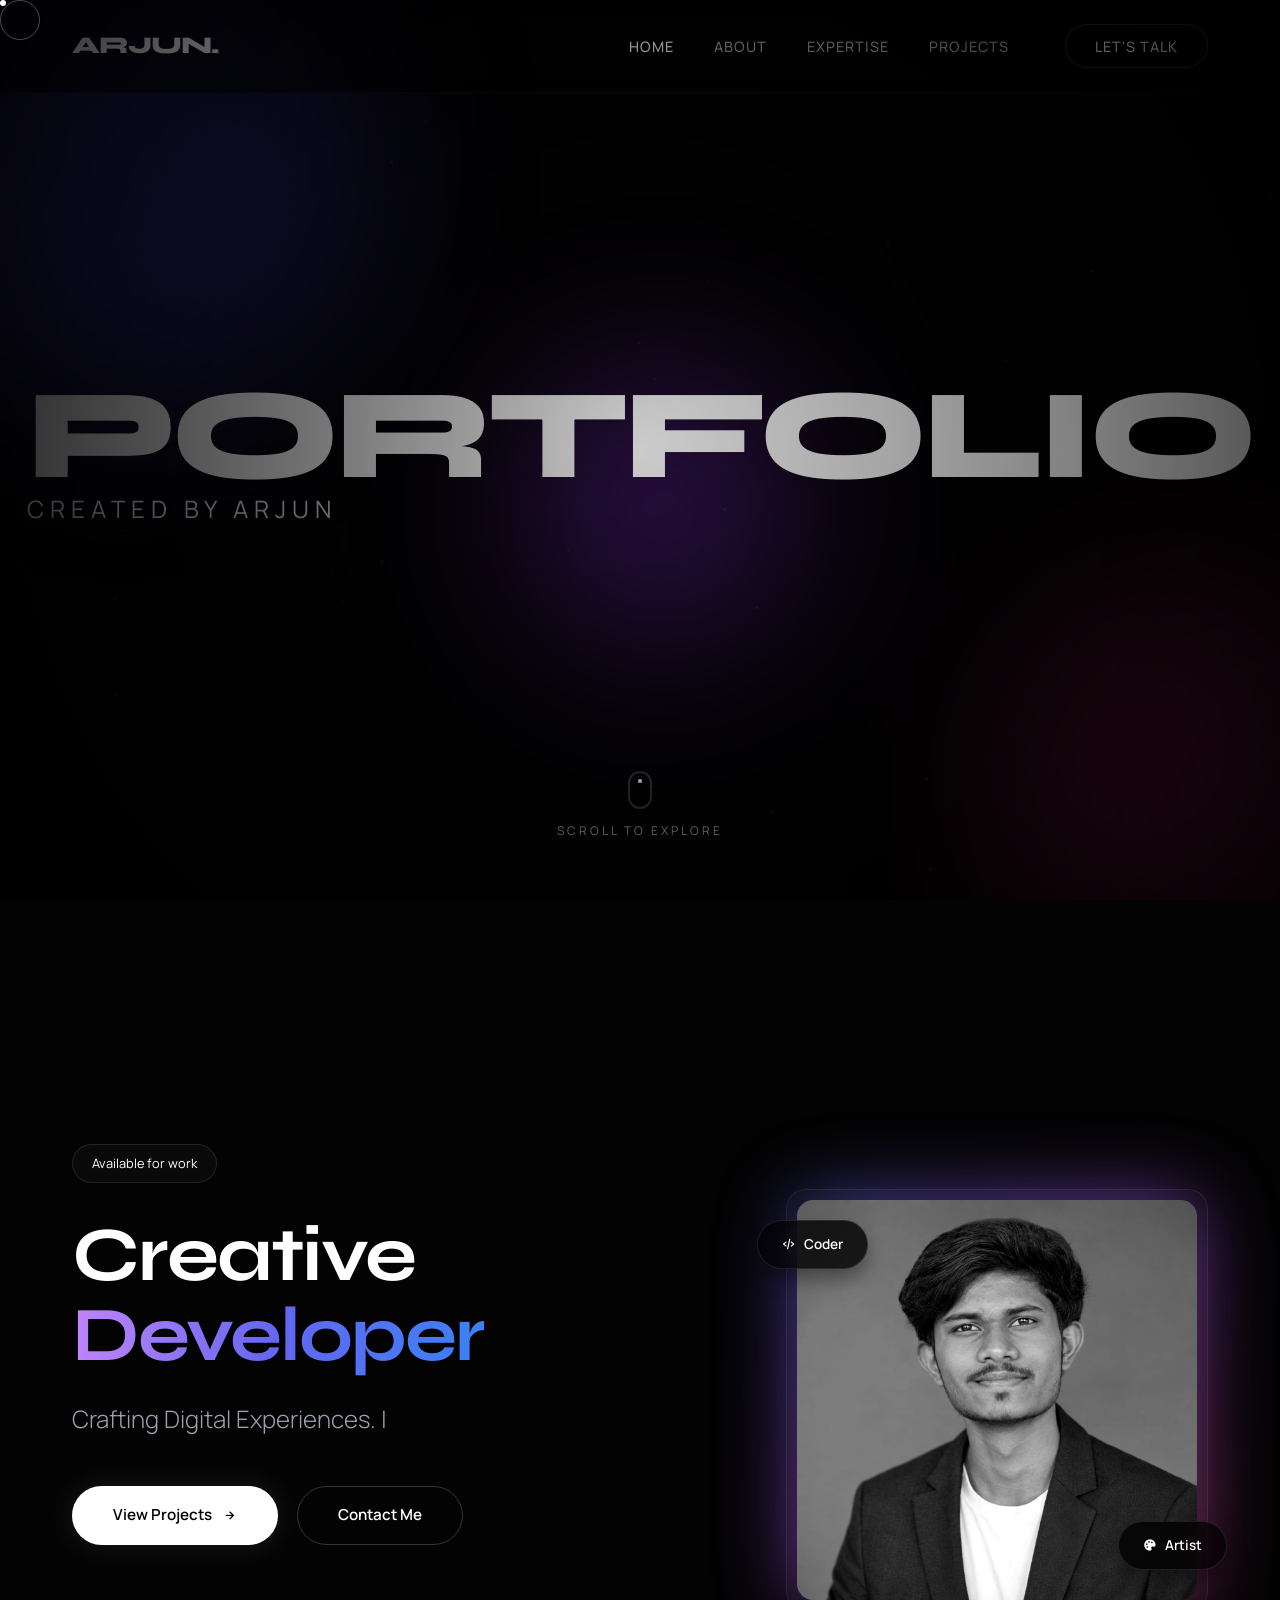
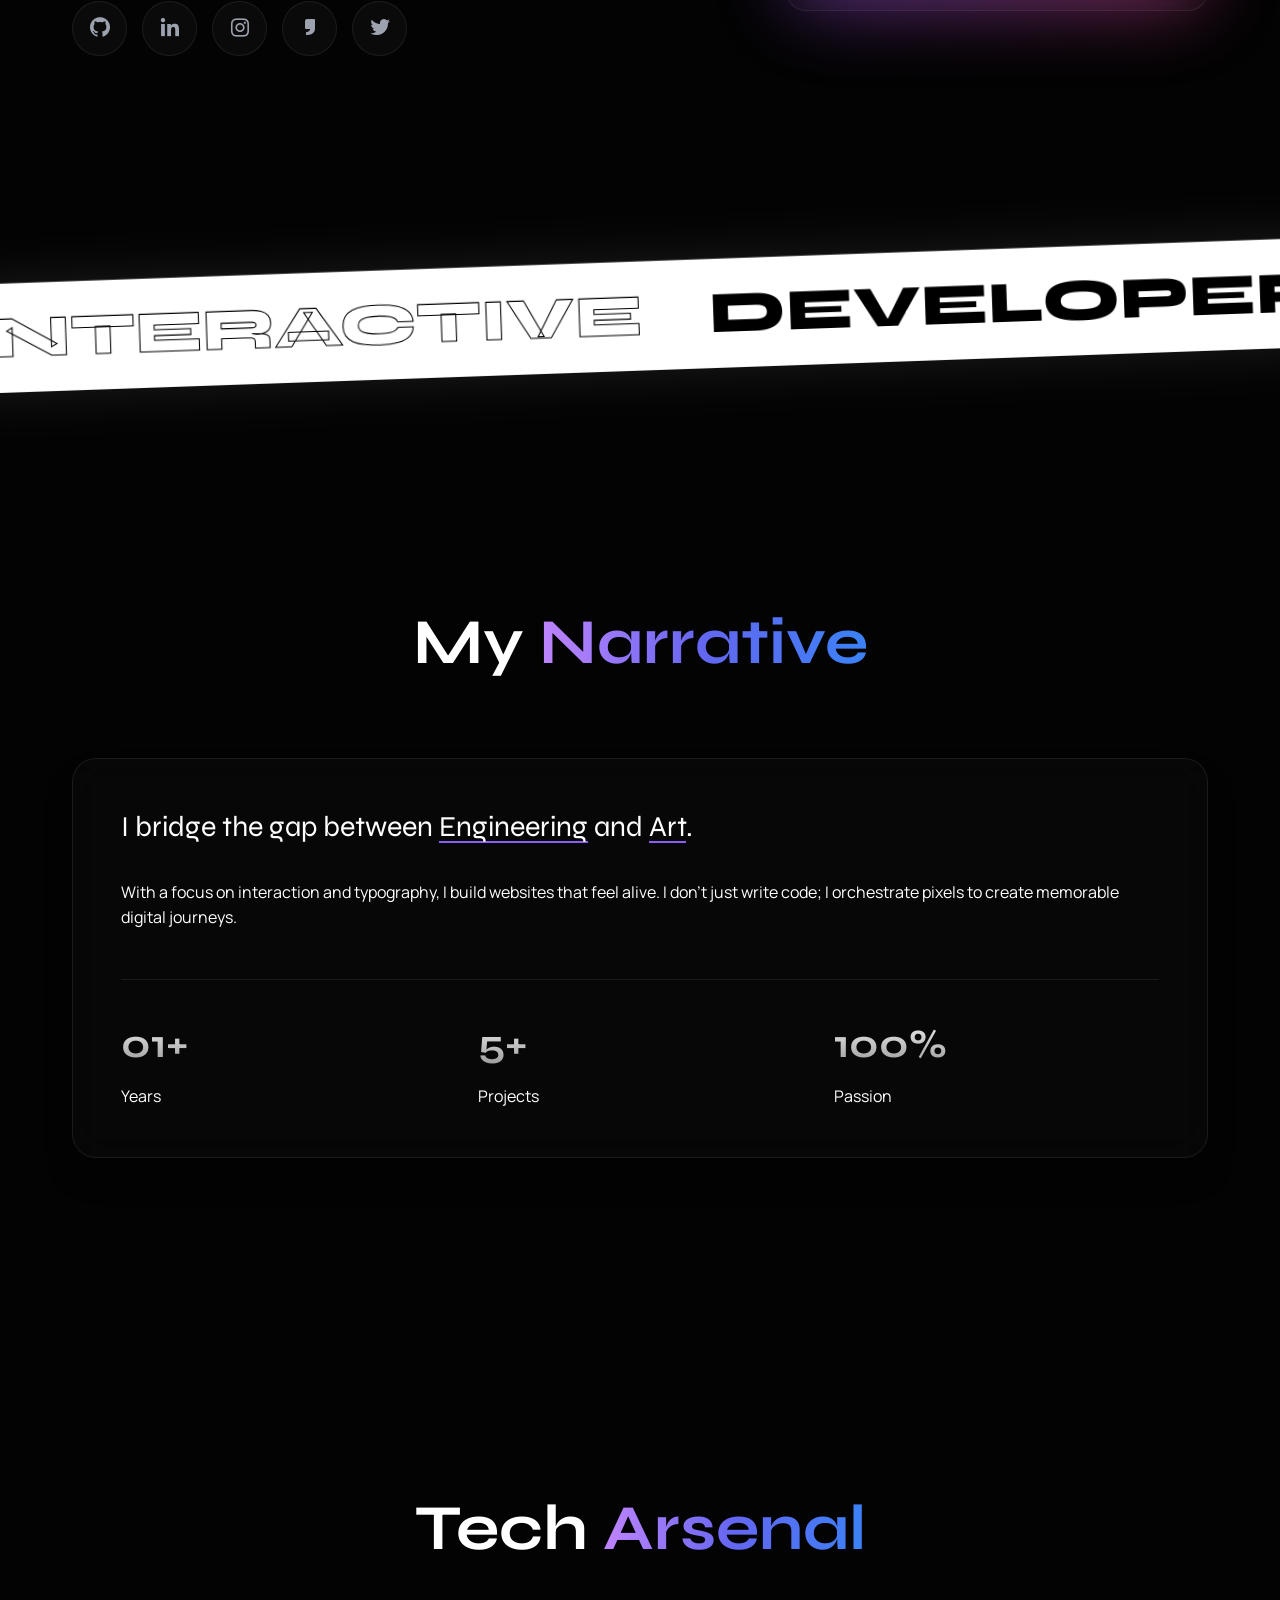
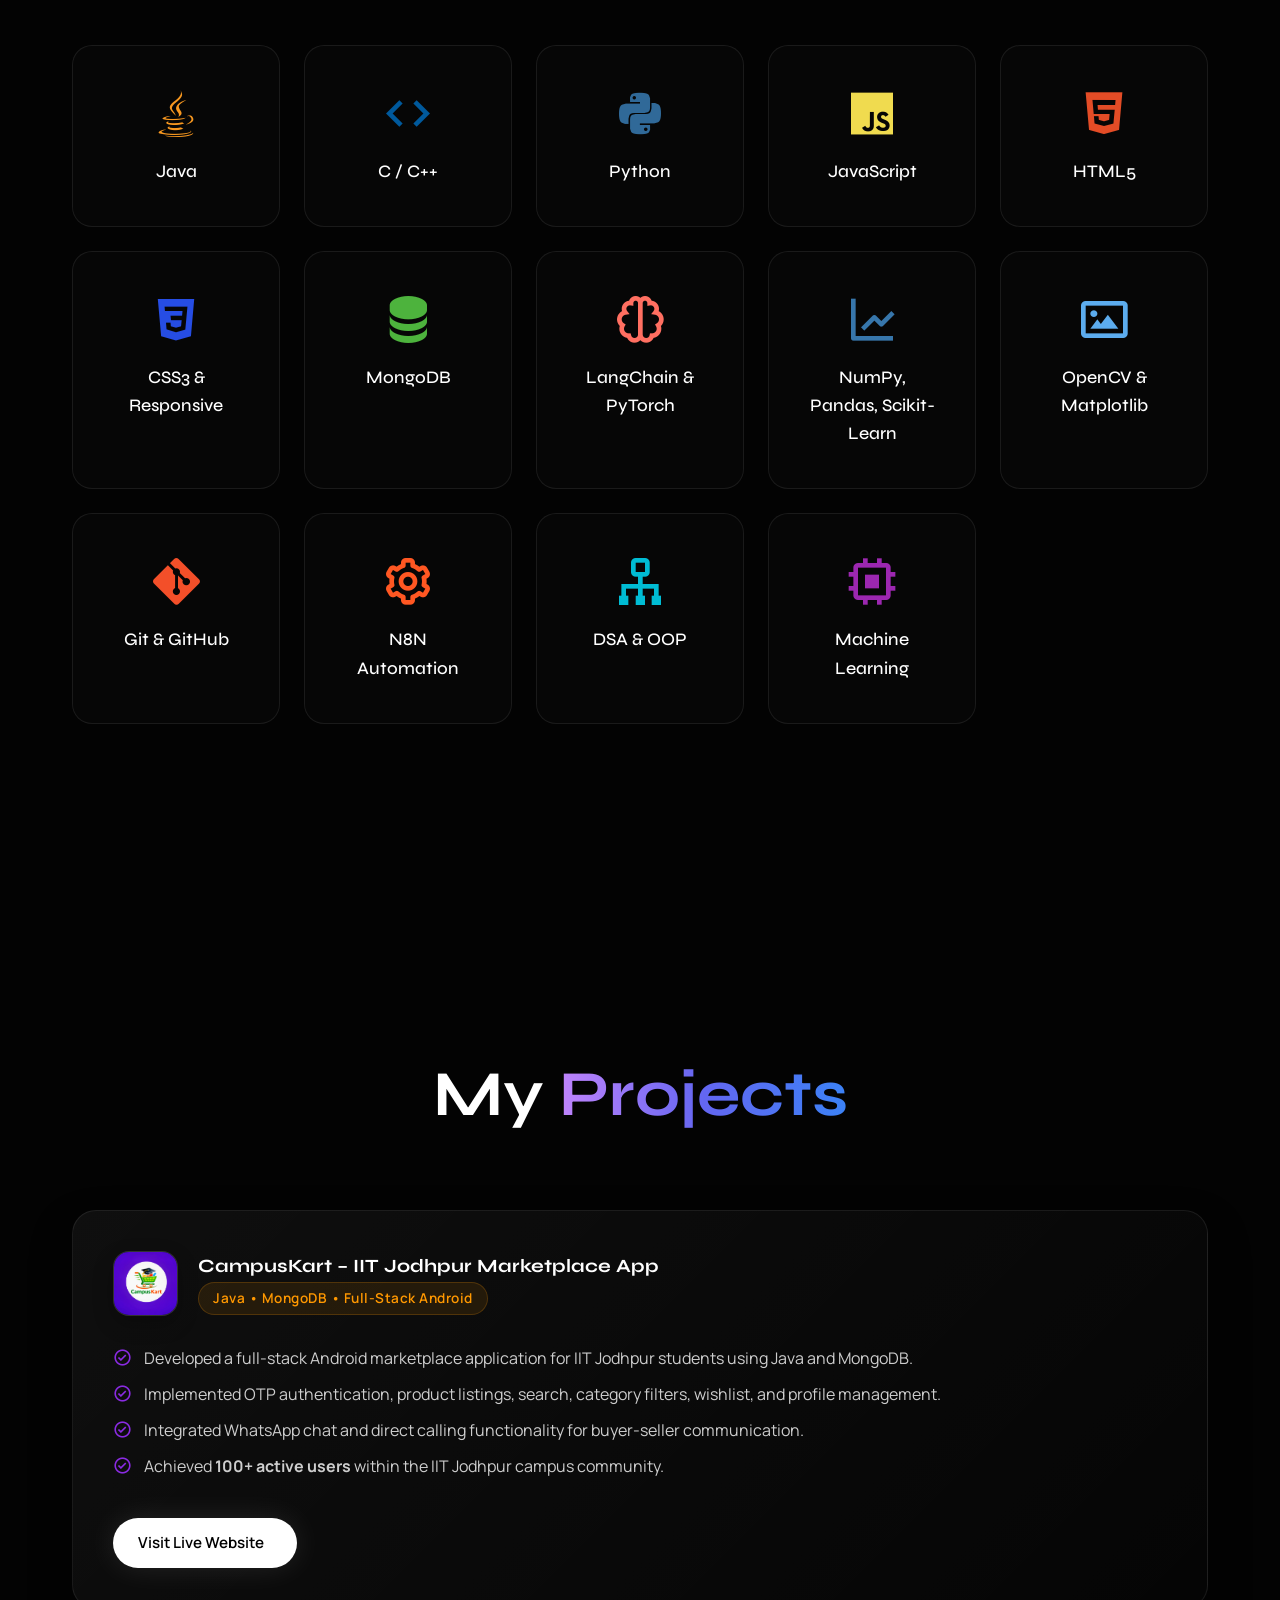
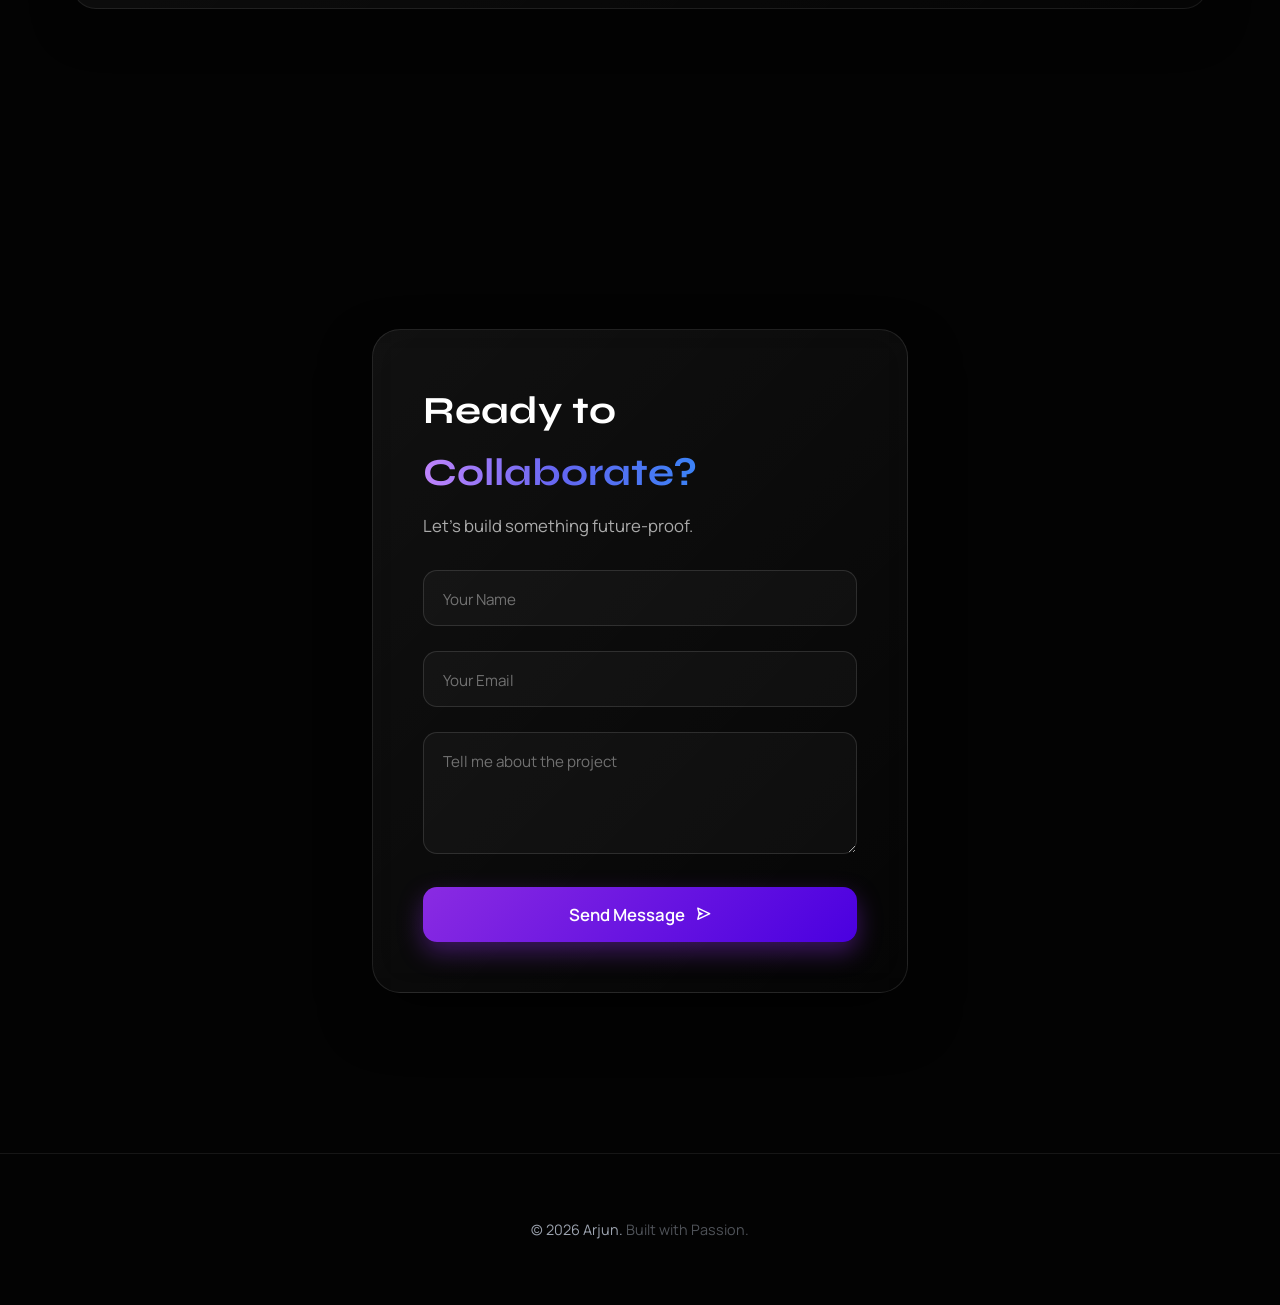
==== MY SELF/index.html @ d4418d36 "Update portfolio styling, social links, and projects" ====
<!DOCTYPE html>
<html lang="en">
<head>
    <meta charset="UTF-8">

    <!-- MOBILE RESPONSIVE -->
    <meta name="viewport" content="width=device-width, initial-scale=1.0">

    <title>Arjun | Creative Developer</title>

    <link rel="stylesheet" href="style.css">

    <!-- BOXICONS -->
    <link href='https://unpkg.com/boxicons@2.1.4/css/boxicons.min.css' rel='stylesheet'>

    <!-- FONTS -->
    <link rel="preconnect" href="https://fonts.googleapis.com">
    <link rel="preconnect" href="https://fonts.gstatic.com" crossorigin>

    <link href="https://fonts.googleapis.com/css2?family=Manrope:wght@300;400;500;600&family=Syne:wght@400;600;700;800&display=swap" rel="stylesheet">

    <!-- PARTICLES & ENHANCED STYLING WITH MOBILE RESPONSIVENESS -->
    <style>
        #particles-canvas{
            position: fixed;
            top: 0;
            left: 0;
            width: 100%;
            height: 100%;
            z-index: -3;
            pointer-events: none;
        }

        /* Project Card Styling */
        .project-showcase-card {
            background: linear-gradient(135deg, rgba(255, 255, 255, 0.05), rgba(255, 255, 255, 0.01));
            border: 1px solid rgba(255, 255, 255, 0.08);
            border-radius: 24px;
            padding: 40px;
            position: relative;
            overflow: hidden;
            transition: all 0.4s ease;
            box-shadow: 0 20px 40px rgba(0, 0, 0, 0.4);
        }

        .project-showcase-card:hover {
            border-color: rgba(138, 43, 226, 0.4);
            box-shadow: 0 30px 60px rgba(138, 43, 226, 0.15);
            transform: translateY(-5px);
        }

        .project-card-content {
            display: flex;
            flex-direction: column;
            align-items: flex-start;
            gap: 20px;
            width: 100%;
        }

        .project-header-flex {
            display: flex;
            align-items: center;
            gap: 20px;
            width: 100%;
            flex-wrap: wrap;
        }

        .project-logo-wrapper {
            width: 65px;
            height: 65px;
            border-radius: 16px;
            background: rgba(255, 255, 255, 0.03);
            border: 1px solid rgba(255, 255, 255, 0.12);
            display: flex;
            align-items: center;
            justify-content: center;
            overflow: hidden;
            box-shadow: 0 8px 20px rgba(0,0,0,0.3);
            flex-shrink: 0;
        }

        .project-logo {
            width: 100%;
            height: 100%;
            object-fit: cover;
        }

        .project-title-area h3 {
            font-family: 'Syne', sans-serif;
            font-size: 1.8rem;
            font-weight: 700;
            color: #ffffff;
            margin-bottom: 6px;
            letter-spacing: -0.5px;
        }

        .project-tech-badge {
            display: inline-block;
            padding: 5px 14px;
            background: rgba(255, 152, 0, 0.1);
            color: #ff9800;
            border: 1px solid rgba(255, 152, 0, 0.2);
            border-radius: 30px;
            font-size: 0.85rem;
            font-weight: 600;
            letter-spacing: 0.5px;
        }

        .project-features-list {
            list-style: none;
            padding: 0;
            margin: 10px 0;
            display: flex;
            flex-direction: column;
            gap: 12px;
        }

        .project-features-list li {
            display: flex;
            align-items: flex-start;
            gap: 12px;
            color: rgba(255, 255, 255, 0.8);
            font-size: 1rem;
            line-height: 1.5;
        }

        .project-features-list li i {
            color: #8a2be2;
            font-size: 1.2rem;
            margin-top: 2px;
            flex-shrink: 0;
        }

        /* Social Icons Flex Wrap Fix */
        .socials {
            display: flex;
            gap: 15px;
            flex-wrap: wrap;
            align-items: center;
        }

        /* Enhanced Gorgeous Contact Form Styling */
        .contact-box {
            background: linear-gradient(135deg, rgba(255, 255, 255, 0.06), rgba(255, 255, 255, 0.01)) !important;
            border: 1px solid rgba(255, 255, 255, 0.1) !important;
            border-radius: 28px !important;
            padding: 50px !important;
            box-shadow: 0 25px 50px rgba(0, 0, 0, 0.5) !important;
            transition: all 0.4s ease;
        }

        .contact-box:hover {
            border-color: rgba(138, 43, 226, 0.4) !important;
            box-shadow: 0 35px 70px rgba(138, 43, 226, 0.15) !important;
        }

        .contact-box h2 {
            font-size: 2.4rem !important;
            font-family: 'Syne', sans-serif !important;
            margin-bottom: 10px !important;
        }

        .contact-box p {
            color: rgba(255, 255, 255, 0.65) !important;
            margin-bottom: 30px !important;
            font-size: 1.05rem !important;
        }

        .contact-form .input-group {
            position: relative;
            margin-bottom: 25px;
        }

        .contact-form input, 
        .contact-form textarea {
            width: 100%;
            background: rgba(255, 255, 255, 0.03) !important;
            border: 1px solid rgba(255, 255, 255, 0.12) !important;
            border-radius: 14px !important;
            padding: 16px 20px !important;
            color: #ffffff !important;
            font-size: 1rem !important;
            font-family: 'Manrope', sans-serif !important;
            outline: none;
            transition: all 0.3s ease;
        }

        .contact-form input:focus, 
        .contact-form textarea:focus {
            border-color: #8a2be2 !important;
            background: rgba(138, 43, 226, 0.04) !important;
            box-shadow: 0 0 15px rgba(138, 43, 226, 0.2);
        }

        .contact-form label {
            position: absolute;
            left: 20px;
            top: 18px;
            color: rgba(255, 255, 255, 0.4);
            pointer-events: none;
            transition: all 0.3s ease;
            font-size: 0.95rem;
        }

        .contact-form input:focus ~ label,
        .contact-form input:valid ~ label,
        .contact-form textarea:focus ~ label,
        .contact-form textarea:valid ~ label {
            top: -10px;
            left: 15px;
            font-size: 0.75rem;
            background: #0b0b13;
            padding: 0 6px;
            color: #8a2be2;
            font-weight: 600;
        }

        .contact-form button[type="submit"] {
            width: 100%;
            justify-content: center;
            padding: 16px !important;
            font-size: 1.05rem !important;
            font-weight: 600;
            border-radius: 14px !important;
            background: linear-gradient(135deg, #8a2be2, #4a00e0);
            border: none;
            color: white;
            cursor: pointer;
            box-shadow: 0 10px 25px rgba(138, 43, 226, 0.4);
            transition: all 0.3s ease;
        }

        .contact-form button[type="submit"]:hover {
            transform: translateY(-2px);
            box-shadow: 0 15px 35px rgba(138, 43, 226, 0.6);
        }

        /* --- MOBILE RESPONSIVE OPTIMIZATIONS --- */
        @media screen and (max-width: 768px) {
            .container {
                padding: 0 16px !important;
            }

            .section {
                padding: 50px 0 !important;
            }

            .cards-wrapper, 
            .hero-grid,
            .stats-grid {
                grid-template-columns: 1fr !important;
                display: flex;
                flex-direction: column;
                gap: 16px;
            }

            .project-showcase-card {
                padding: 20px !important;
                border-radius: 18px;
            }

            .project-title-area h3, 
            .project-header-flex h3 {
                font-size: 1.3rem !important;
            }

            .contact-box {
                padding: 25px 18px !important;
                border-radius: 20px !important;
            }

            .contact-box h2 {
                font-size: 1.8rem !important;
            }

            .giant-text {
                font-size: 12vw !important;
            }

            .hero {
                padding-top: 80px;
            }
        }
    </style>

</head>

<body>

    <!-- NOISE -->
    <div class="noise-overlay"></div>
    <div class="vignette"></div>

    <!-- BLOBS -->
    <div class="blob-cont">
        <div class="blob blob-1"></div>
        <div class="blob blob-2"></div>
        <div class="blob blob-3"></div>
    </div>

    <!-- PRELOADER -->
    <div class="preloader">
        <div class="loader-content">
            <span class="loader-text">Arjun.</span>
            <div class="loader-bar"></div>
        </div>
    </div>

    <!-- CURSOR -->
    <div class="cursor-dot" data-cursor-dot></div>
    <div class="cursor-outline" data-cursor-outline></div>

    <!-- PARTICLES -->
    <canvas id="particles-canvas"></canvas>

    <!-- HEADER -->
    <header class="glass-header" id="header">

        <nav class="nav container">

            <a href="#" class="logo hacker-effect" data-value="ARJUN.">
                ARJUN.
            </a>

            <!-- NAV MENU -->
            <div class="nav-menu" id="nav-menu">

                <a href="#home" class="nav-link active-link">
                    Home
                </a>

                <a href="#about" class="nav-link">
                    About
                </a>

                <a href="#skills" class="nav-link">
                    Expertise
                </a>

                <a href="#projects" class="nav-link">
                    Projects
                </a>

                <a href="#contact" class="nav-link contact-btn magnetic">
                    Let's Talk
                </a>

                <!-- CLOSE MENU -->
                <div class="close-menu" id="nav-close">
                    <i class='bx bx-x'></i>
                </div>

            </div>

            <!-- TOGGLE -->
            <div class="toggle-menu" id="nav-toggle">
                <i class='bx bx-menu-alt-right'></i>
            </div>

        </nav>

        <div class="scroll-progress"></div>

    </header>

    <!-- COVER PAGE -->
    <section class="cover-page">

        <div class="cover-content">

            <h1 class="giant-text parallax" data-speed="0.2">
                PORTFOLIO
            </h1>

            <p class="cover-subtitle parallax" data-speed="0.1">
                Created by Arjun
            </p>

            <div class="scroll-indicator-wrapper">

                <div class="mouse-icon"></div>

                <span>
                    Scroll to Explore
                </span>

            </div>

        </div>

    </section>

    <!-- HERO -->
    <section class="hero" id="home">

        <div class="container hero-grid">

            <div class="hero-text reveal-group">

                <div class="badge reveal-item">
                    Available for work
                </div>

                <h1 class="reveal-item">
                    Creative <br>

                    <span class="gradient-text hacker-effect" data-value="Developer">
                        Developer
                    </span>
                </h1>

                <p class="typing-wrapper reveal-item">
                    Crafting
                    <span class="typewriter"></span>
                    <span class="cursor">|</span>
                </p>

                <!-- BUTTONS -->
                <div class="hero-btns reveal-item">

                    <a href="#projects" class="btn primary magnetic">
                        View Projects
                        <i class='bx bx-right-arrow-alt'></i>
                    </a>

                    <a href="#contact" class="btn secondary magnetic">
                        Contact Me
                    </a>

                </div>

                <!-- SOCIALS -->
                <div class="socials reveal-item">

                    <a href="https://github.com/" target="_blank" class="magnetic" title="GitHub">
                        <i class='bx bxl-github'></i>
                    </a>

                    <a href="https://www.linkedin.com/feed/" target="_blank" class="magnetic" title="LinkedIn">
                        <i class='bx bxl-linkedin'></i>
                    </a>

                    <a href="https://www.instagram.com/m.r____r.e.d.d.y/" target="_blank" class="magnetic" title="Instagram">
                        <i class='bx bxl-instagram'></i>
                    </a>

                    <a href="https://www.threads.com/@m.r____r.e.d.d.y" target="_blank" class="magnetic" title="Threads">
                        <i class='bx bxs-quote-single-right'></i>
                    </a>

                    <a href="https://x.com/ArjunDurgam28" target="_blank" class="magnetic" title="X (Twitter)">
                        <i class='bx bxl-twitter'></i>
                    </a>

                </div>

            </div>

            <!-- IMAGE -->
            <div class="hero-visual reveal-item" id="tilt-card">

                <div class="glass-card profile-card">

                    <img
                        src="my_pic.jpg"
                        alt="Arjun"
                        class="profile-img"
                        loading="lazy"
                    >

                    <div class="glow-effect"></div>

                    <div class="floating-badge badge-1">
                        <i class='bx bx-code-alt'></i>
                        Coder
                    </div>

                    <div class="floating-badge badge-2">
                        <i class='bx bxs-palette'></i>
                        Artist
                    </div>

                </div>

            </div>

        </div>

    </section>

    <!-- MARQUEE -->
    <div class="marquee-strip">

        <div class="marquee-content">

            <span class="outline">INTERACTIVE</span>
            <span class="filled">DEVELOPER</span>

            <span class="outline">CREATIVE</span>
            <span class="filled">DESIGNER</span>

            <span class="outline">MODERN</span>
            <span class="filled">SOLUTIONS</span>

        </div>

    </div>

    <!-- ABOUT -->
    <section class="about section" id="about">

        <div class="container">

            <h2 class="section-title reveal">
                My <span class="gradient-text">Narrative</span>
            </h2>

            <div class="glass-card reveal about-card">

                <div class="about-content">

                    <p class="big-p">
                        I bridge the gap between
                        <span class="highlight">Engineering</span>
                        and
                        <span class="highlight">Art</span>.
                    </p>

                    <p>
                        With a focus on interaction and typography,
                        I build websites that feel alive.
                        I don't just write code;
                        I orchestrate pixels to create memorable digital journeys.
                    </p>

                    <div class="stats-grid">

                        <div class="stat">
                            <h3>01+</h3>
                            <p>Years</p>
                        </div>

                        <div class="stat">
                            <h3>5+</h3>
                            <p>Projects</p>
                        </div>

                        <div class="stat">
                            <h3>100%</h3>
                            <p>Passion</p>
                        </div>

                    </div>

                </div>

            </div>

        </div>

    </section>

    <!-- SKILLS -->
    <section class="skills section" id="skills">

        <div class="container">

            <h2 class="section-title reveal">
                Tech <span class="gradient-text">Arsenal</span>
            </h2>

            <div class="cards-wrapper" id="cards-wrapper">

                <!-- Programming Languages -->
                <div class="spotlight-card reveal">
                    <div class="spotlight-content">
                        <i class='bx bxl-java skill-icon' style="color:#f89820;"></i>
                        <h3>Java</h3>
                    </div>
                </div>

                <div class="spotlight-card reveal">
                    <div class="spotlight-content">
                        <i class='bx bx-code skill-icon' style="color:#00599c;"></i>
                        <h3>C / C++</h3>
                    </div>
                </div>

                <div class="spotlight-card reveal">
                    <div class="spotlight-content">
                        <i class='bx bxl-python skill-icon' style="color:#306998;"></i>
                        <h3>Python</h3>
                    </div>
                </div>

                <div class="spotlight-card reveal">
                    <div class="spotlight-content">
                        <i class='bx bxl-javascript skill-icon' style="color:#f0db4f;"></i>
                        <h3>JavaScript</h3>
                    </div>
                </div>

                <!-- Web Development -->
                <div class="spotlight-card reveal">
                    <div class="spotlight-content">
                        <i class='bx bxl-html5 skill-icon' style="color:#e34c26;"></i>
                        <h3>HTML5</h3>
                    </div>
                </div>

                <div class="spotlight-card reveal">
                    <div class="spotlight-content">
                        <i class='bx bxl-css3 skill-icon' style="color:#264de4;"></i>
                        <h3>CSS3 & Responsive</h3>
                    </div>
                </div>

                <!-- Database -->
                <div class="spotlight-card reveal">
                    <div class="spotlight-content">
                        <i class='bx bxs-data skill-icon' style="color:#4DB33D;"></i>
                        <h3>MongoDB</h3>
                    </div>
                </div>

                <!-- AI / ML -->
                <div class="spotlight-card reveal">
                    <div class="spotlight-content">
                        <i class='bx bx-brain skill-icon' style="color:#ff6f61;"></i>
                        <h3>LangChain & PyTorch</h3>
                    </div>
                </div>

                <div class="spotlight-card reveal">
                    <div class="spotlight-content">
                        <i class='bx bx-line-chart skill-icon' style="color:#3776AB;"></i>
                        <h3>NumPy, Pandas, Scikit-Learn</h3>
                    </div>
                </div>

                <div class="spotlight-card reveal">
                    <div class="spotlight-content">
                        <i class='bx bx-image skill-icon' style="color:#5cacee;"></i>
                        <h3>OpenCV & Matplotlib</h3>
                    </div>
                </div>

                <!-- Tools & Platforms -->
                <div class="spotlight-card reveal">
                    <div class="spotlight-content">
                        <i class='bx bxl-git skill-icon' style="color:#f34f29;"></i>
                        <h3>Git & GitHub</h3>
                    </div>
                </div>

                <div class="spotlight-card reveal">
                    <div class="spotlight-content">
                        <i class='bx bx-cog skill-icon' style="color:#ff5722;"></i>
                        <h3>N8N Automation</h3>
                    </div>
                </div>

                <!-- Core Subjects -->
                <div class="spotlight-card reveal">
                    <div class="spotlight-content">
                        <i class='bx bx-sitemap skill-icon' style="color:#00bcd4;"></i>
                        <h3>DSA & OOP</h3>
                    </div>
                </div>

                <div class="spotlight-card reveal">
                    <div class="spotlight-content">
                        <i class='bx bx-chip skill-icon' style="color:#9c27b0;"></i>
                        <h3>Machine Learning</h3>
                    </div>
                </div>

            </div>

        </div>

    </section>

    <!-- PROJECTS -->
    <section class="projects section" id="projects">

        <div class="container">

            <h2 class="section-title reveal">
                My <span class="gradient-text">Projects</span>
            </h2>

            <div class="cards-wrapper">

                <!-- Campuskart Card -->
                <div class="project-showcase-card reveal" style="grid-column: span 2;">
                    <div class="project-card-content">
                        
                        <div class="project-header-flex">
                            <div class="project-logo-wrapper">
                                <!-- Put your logo image file in the same folder and name it campuskart_logo.png -->
                                <img src="campuskart_logo.png" alt="CampusKart Logo" class="project-logo" onerror="this.style.display='none'">
                            </div>
                            <div>
                                <h3>CampusKart – IIT Jodhpur Marketplace App</h3>
                                <span class="project-tech-badge">Java • MongoDB • Full-Stack Android</span>
                            </div>
                        </div>

                        <ul class="project-features-list">
                            <li>
                                <i class='bx bx-check-circle'></i>
                                <span>Developed a full-stack Android marketplace application for IIT Jodhpur students using Java and MongoDB.</span>
                            </li>
                            <li>
                                <i class='bx bx-check-circle'></i>
                                <span>Implemented OTP authentication, product listings, search, category filters, wishlist, and profile management.</span>
                            </li>
                            <li>
                                <i class='bx bx-check-circle'></i>
                                <span>Integrated WhatsApp chat and direct calling functionality for buyer-seller communication.</span>
                            </li>
                            <li>
                                <i class='bx bx-check-circle'></i>
                                <span>Achieved <strong>100+ active users</strong> within the IIT Jodhpur campus community.</span>
                            </li>
                        </ul>
                        
                        <a href="https://mahendraarjundurgam-byte.github.io/campuskart-iitj/" target="_blank" rel="noopener noreferrer" class="btn primary magnetic" style="padding: 12px 24px; font-size: 0.95rem; display: inline-flex; align-items: center; gap: 8px; margin-top: 10px;">
                            Visit Live Website
                            <i class='bx bx-external-link'></i>
                        </a>

                    </div>
                </div>

            </div>

        </div>

    </section>

    <!-- CONTACT -->
    <section class="contact section" id="contact">

        <div class="container contact-container">

            <div class="glass-card contact-box reveal">

                <h2>
                    Ready to
                    <span class="gradient-text">Collaborate?</span>
                </h2>

                <p>
                    Let's build something future-proof.
                </p>

                <!-- FORM WITH WORKING ACCESS KEY -->
                <form class="contact-form" action="https://api.web3forms.com/submit" method="POST">

                    <!-- Direct access key placement -->
                    <input type="hidden" name="access_key" value="8fff0577-6ada-44e5-bc73-98fe61f6dafd">

                    <div class="input-group">
                        <input type="text" name="name" required>
                        <label>Your Name</label>
                    </div>

                    <div class="input-group">
                        <input type="email" name="email" required>
                        <label>Your Email</label>
                    </div>

                    <div class="input-group">
                        <textarea name="message" rows="4" required></textarea>
                        <label>Tell me about the project</label>
                    </div>

                    <!-- Spam protection honey pot -->
                    <input type="checkbox" name="botcheck" class="hidden" style="display: none;">

                    <button type="submit" class="btn primary magnetic">
                        Send Message
                        <i class='bx bx-send'></i>
                    </button>

                </form>

            </div>

        </div>

    </section>

    <!-- FOOTER -->
    <footer class="footer">
        <p>
            &copy; 2026 Arjun.
            <span style="opacity:0.5">
                Built with Passion.
            </span>
        </p>
    </footer>

    <!-- SCRIPT -->
    <script src="script.js"></script>

    <!-- MOBILE MENU -->
    <script>

        const navMenu = document.getElementById('nav-menu');
        const navToggle = document.getElementById('nav-toggle');
        const navClose = document.getElementById('nav-close');

        if(navToggle){
            navToggle.addEventListener('click', () => {
                navMenu.classList.add('show');
            });
        }

        if(navClose){
            navClose.addEventListener('click', () => {
                navMenu.classList.remove('show');
            });
        }

        document.querySelectorAll('.nav-link').forEach(link => {
            link.addEventListener('click', () => {
                navMenu.classList.remove('show');
            });
        });

    </script>

</body>
</html>
---- MY SELF/style.css ----
/* --- 1. VARIABLES & RESET --- */
:root {
    --bg-color: #030303; /* Darker Black */
    --card-bg: rgba(255, 255, 255, 0.02);
    --border-color: rgba(255, 255, 255, 0.08);
    --text-main: #ffffff;
    --text-muted: #9ca3af;
    --accent: #8b5cf6;
    --gradient: linear-gradient(135deg, #6366f1 0%, #a855f7 50%, #ec4899 100%);
    --gradient-text: linear-gradient(to right, #c084fc, #6366f1, #3b82f6);
    
    /* Fonts */
    --font-heading: 'Syne', sans-serif;
    --font-body: 'Manrope', sans-serif;
}

* { margin: 0; padding: 0; box-sizing: border-box; cursor: none; }
html { scroll-behavior: smooth; font-size: 16px; }
body { 
    background-color: var(--bg-color); 
    color: var(--text-main); 
    font-family: var(--font-body); 
    overflow-x: hidden;
    line-height: 1.6;
}

/* Custom Scrollbar */
::-webkit-scrollbar { width: 8px; }
::-webkit-scrollbar-track { background: var(--bg-color); }
::-webkit-scrollbar-thumb { background: #333; border-radius: 4px; }
::-webkit-scrollbar-thumb:hover { background: #555; }

/* Selection */
::selection { background: var(--accent); color: #fff; }

/* --- 2. BACKGROUND EFFECTS --- */
.noise-overlay {
    position: fixed; top: 0; left: 0; width: 100%; height: 100%;
    background: url('https://grainy-gradients.vercel.app/noise.svg');
    opacity: 0.05; z-index: 9999; pointer-events: none;
}
.vignette {
    position: fixed; top: 0; left: 0; width: 100%; height: 100%;
    background: radial-gradient(circle at center, transparent 0%, #000 120%);
    z-index: 9998; pointer-events: none;
}

.blob-cont {
    position: fixed; top: 0; left: 0; width: 100%; height: 100vh;
    z-index: -2; overflow: hidden; pointer-events: none;
}
.blob {
    position: absolute; border-radius: 50%;
    filter: blur(90px); opacity: 0.3;
    animation: floatBlob 15s infinite alternate ease-in-out;
}
.blob-1 { width: 500px; height: 500px; background: #4f46e5; top: -10%; left: -10%; }
.blob-2 { width: 400px; height: 400px; background: #db2777; bottom: -10%; right: -10%; animation-delay: -5s; }
.blob-3 { width: 300px; height: 300px; background: #9333ea; top: 40%; left: 40%; animation-duration: 20s; }
@keyframes floatBlob { 0% { transform: translate(0, 0) scale(1); } 100% { transform: translate(30px, 30px) scale(1.1); } }

/* --- 3. CUSTOM CURSOR --- */
.cursor-dot { width: 6px; height: 6px; background: #fff; position: fixed; border-radius: 50%; z-index: 10000; pointer-events: none; }
.cursor-outline { 
    width: 40px; height: 40px; border: 1px solid rgba(255,255,255,0.3); position: fixed; 
    border-radius: 50%; z-index: 10000; pointer-events: none; transition: width 0.2s, height 0.2s, background 0.2s; 
    mix-blend-mode: difference;
}
body.hovering .cursor-outline { width: 60px; height: 60px; background: rgba(255,255,255,0.1); border-color: transparent; backdrop-filter: blur(2px); }

/* --- 4. PRELOADER --- */
.preloader {
    position: fixed; top: 0; left: 0; width: 100%; height: 100%;
    background: #000; z-index: 99999;
    display: flex; justify-content: center; align-items: center;
    transition: opacity 0.6s ease;
}
.loader-text { font-family: var(--font-heading); font-size: 2rem; font-weight: 700; margin-bottom: 15px; display: block; letter-spacing: 2px; }
.loader-bar { width: 0; height: 2px; background: #fff; transition: width 0.5s; }
.preloader.hide { opacity: 0; pointer-events: none; }

/* --- 5. TYPOGRAPHY & UTILITIES --- */
.container { max-width: 1200px; margin: 0 auto; padding: 0 2rem; }
.section { padding: 10rem 0; }
h1, h2, h3 { font-family: var(--font-heading); }
.section-title { font-size: clamp(2.5rem, 5vw, 4rem); font-weight: 700; margin-bottom: 4rem; text-align: center; }
.gradient-text { background: var(--gradient-text); -webkit-background-clip: text; color: transparent; }

.glass-card {
    background: var(--card-bg);
    backdrop-filter: blur(20px); -webkit-backdrop-filter: blur(20px);
    border: 1px solid var(--border-color);
    border-radius: 24px; padding: 3rem;
    box-shadow: 0 20px 40px -20px rgba(0,0,0,0.5);
    transition: 0.4s;
}

/* Buttons */
.btn {
    padding: 1rem 2.5rem; border-radius: 100px; font-weight: 600; font-family: var(--font-body);
    text-decoration: none; display: inline-flex; align-items: center; gap: 10px;
    transition: 0.4s cubic-bezier(0.175, 0.885, 0.32, 1.275); border: 1px solid transparent; font-size: 0.95rem;
}
.btn.primary { background: #fff; color: #000; box-shadow: 0 0 30px rgba(255,255,255,0.1); }
.btn.secondary { border-color: rgba(255,255,255,0.2); color: #fff; margin-left: 1rem; background: transparent; }
.btn:hover { transform: translateY(-4px); box-shadow: 0 10px 40px rgba(255,255,255,0.15); }

/* --- 6. HEADER --- */
.glass-header {
    position: fixed; top: 0; width: 100%; padding: 1.5rem 0; z-index: 100;
    background: rgba(3, 3, 3, 0.6); backdrop-filter: blur(12px);
    border-bottom: 1px solid rgba(255,255,255,0.03);
}
.nav { display: flex; justify-content: space-between; align-items: center; }
.logo { font-family: var(--font-heading); font-size: 1.5rem; font-weight: 800; color: #fff; text-decoration: none; letter-spacing: -1px; }
.nav-menu { display: flex; gap: 2.5rem; align-items: center; }
.nav-link { 
    color: var(--text-muted); text-decoration: none; font-size: 0.9rem; font-weight: 500; 
    transition: 0.3s; position: relative; text-transform: uppercase; letter-spacing: 1px;
}
.nav-link:hover, .active-link { color: #fff; }
.contact-btn { border: 1px solid rgba(255,255,255,0.2); padding: 0.6rem 1.8rem; border-radius: 30px; color: #fff !important; margin-left: 1rem; }
.contact-btn:hover { background: #fff; color: #000 !important; }
.toggle-menu, .close-menu { display: none; font-size: 2rem; color: #fff; cursor: pointer; }
.scroll-progress { position: absolute; bottom: 0; left: 0; height: 1px; background: var(--gradient); width: 0%; transition: 0.1s; box-shadow: 0 0 10px var(--accent); }

/* --- 7. COVER PAGE (ATTRACTIVE) --- */
.cover-page {
    height: 100vh; width: 100%; display: flex; justify-content: center; align-items: center;
    position: relative; z-index: 10;
}
.giant-text {
    /* UPDATED: Reduced from 13vw to 10vw to fix text clipping */
    font-size: 10vw; 
    font-weight: 800; line-height: 1; margin: 0; letter-spacing: -5px;
    background: linear-gradient(90deg, #999, #fff, #999);
    background-size: 200%; -webkit-background-clip: text; color: transparent;
    animation: shineText 5s linear infinite;
    opacity: 0; animation: fadeIn 2s forwards 0.5s, shineText 5s linear infinite; /* Fade in then shine */
}
@keyframes shineText { 0% { background-position: 0%; } 100% { background-position: 200%; } }
.cover-subtitle {
    font-size: 1.5rem; color: var(--text-muted); text-transform: uppercase; letter-spacing: 6px;
    margin-top: -10px; opacity: 0; animation: fadeIn 2s forwards 1s;
}
.scroll-indicator-wrapper {
    position: absolute; bottom: 60px; left: 50%; transform: translateX(-50%);
    display: flex; flex-direction: column; align-items: center; gap: 12px; opacity: 0; animation: fadeIn 2s forwards 1.5s;
}
.scroll-indicator-wrapper span { font-size: 0.75rem; letter-spacing: 3px; color: var(--text-muted); text-transform: uppercase; }
.mouse-icon { width: 24px; height: 38px; border: 2px solid rgba(255,255,255,0.2); border-radius: 20px; position: relative; }
.mouse-icon::before { content: ''; position: absolute; top: 6px; left: 50%; transform: translateX(-50%); width: 4px; height: 4px; background: #fff; border-radius: 50%; animation: scrollMouse 2s infinite; }
@keyframes fadeIn { to { opacity: 1; } }
@keyframes scrollMouse { 0% { top: 6px; opacity: 1; } 100% { top: 20px; opacity: 0; } }

/* --- 8. HERO --- */
.hero { min-height: 100vh; display: flex; align-items: center; position: relative; padding-top: 100px; }
.hero-grid { display: grid; grid-template-columns: 1.2fr 0.8fr; gap: 5rem; align-items: center; }
.badge { padding: 0.5rem 1.2rem; border-radius: 50px; border: 1px solid rgba(255,255,255,0.1); color: #fff; font-size: 0.8rem; margin-bottom: 2rem; display: inline-block; background: rgba(255,255,255,0.03); backdrop-filter: blur(10px); }
.hero h1 { font-size: clamp(3.5rem, 6vw, 6rem); line-height: 1.05; font-weight: 700; margin-bottom: 1.5rem; letter-spacing: -2px; }
.typing-wrapper { font-size: 1.5rem; color: var(--text-muted); margin-bottom: 3rem; font-weight: 300; }
.socials { display: flex; gap: 1.2rem; margin-top: 3.5rem; }
.socials a { width: 55px; height: 55px; border-radius: 50%; background: rgba(255,255,255,0.03); border: 1px solid var(--border-color); display: flex; justify-content: center; align-items: center; color: var(--text-muted); font-size: 1.5rem; transition: 0.3s; text-decoration: none; }
.socials a:hover { color: #fff; background: #fff; border-color: #fff; color: #000; transform: translateY(-5px); }

/* Hero Visual */
.profile-card { padding: 10px; position: relative; border-radius: 20px; overflow: visible; }
.profile-img { width: 100%; border-radius: 16px; display: block; filter: grayscale(100%) contrast(1.1); transition: 0.5s; }
.profile-card:hover .profile-img { filter: grayscale(0%); }
.glow-effect { position: absolute; top: 10px; left: 10px; right: 10px; bottom: 10px; background: var(--gradient); z-index: -1; filter: blur(40px); opacity: 0.6; transition: 0.5s; }
.profile-card:hover .glow-effect { opacity: 0.9; filter: blur(60px); }
.floating-badge { position: absolute; background: rgba(0,0,0,0.8); backdrop-filter: blur(10px); padding: 0.8rem 1.5rem; border-radius: 100px; border: 1px solid rgba(255,255,255,0.1); display: flex; align-items: center; gap: 8px; font-size: 0.85rem; font-weight: 600; box-shadow: 0 10px 20px rgba(0,0,0,0.4); }
.badge-1 { top: 30px; left: -30px; }
.badge-2 { bottom: 40px; right: -20px; }

/* --- 9. MARQUEE (TILTED STRIP) --- */
.marquee-strip { background: #fff; padding: 1.5rem 0; transform: rotate(-2deg) scale(1.05); margin: 4rem 0; box-shadow: 0 0 50px rgba(255,255,255,0.1); }
.marquee-content { display: flex; gap: 4rem; animation: marquee 20s linear infinite; }
.marquee-content span { font-size: 3.5rem; font-weight: 800; font-family: var(--font-heading); line-height: 1; }
.marquee-content .filled { color: #000; }
.marquee-content .outline { color: transparent; -webkit-text-stroke: 1px #000; }
@keyframes marquee { 0% { transform: translateX(0); } 100% { transform: translateX(-50%); } }

/* --- 10. ABOUT --- */
.big-p { font-size: 1.8rem; font-family: var(--font-heading); line-height: 1.4; margin-bottom: 2rem; color: #fff; }
.highlight { color: #fff; text-decoration: underline; text-decoration-color: var(--accent); text-underline-offset: 5px; }
.stats-grid { display: grid; grid-template-columns: repeat(3, 1fr); gap: 2rem; margin-top: 3rem; border-top: 1px solid var(--border-color); padding-top: 2rem; }
.stat h3 { font-size: 2.5rem; background: linear-gradient(to bottom, #fff, #888); -webkit-background-clip: text; color: transparent; margin-bottom: 0.5rem; }

/* --- 11. SKILLS (GLOW CARDS) --- */
.cards-wrapper { display: grid; grid-template-columns: repeat(auto-fit, minmax(180px, 1fr)); gap: 1.5rem; }
.spotlight-card {
    background: rgba(255,255,255,0.015); border-radius: 20px; padding: 2.5rem; text-align: center;
    border: 1px solid var(--border-color); position: relative; overflow: hidden; transition: 0.3s;
}
.spotlight-card::before {
    content: ''; position: absolute; top: var(--y); left: var(--x); transform: translate(-50%, -50%);
    width: 200px; height: 200px; background: var(--glow-color, rgba(255,255,255,0.1));
    filter: blur(60px); opacity: 0; transition: opacity 0.5s; pointer-events: none;
}
.spotlight-card:hover::before { opacity: 1; }
.spotlight-card:hover { border-color: rgba(255,255,255,0.3); transform: translateY(-5px); }
.skill-icon { font-size: 3.5rem; margin-bottom: 1rem; position: relative; z-index: 2; transition: 0.4s; display: inline-block; }
.spotlight-card:hover .skill-icon { transform: scale(1.2) rotate(5deg); }
.spotlight-content h3 { font-size: 1.1rem; font-weight: 500; position: relative; z-index: 2; }

/* --- 12. PROJECTS --- */
.projects-grid { display: grid; grid-template-columns: repeat(auto-fit, minmax(400px, 1fr)); gap: 3rem; }
.project-card { border-radius: 24px; background: var(--card-bg); border: 1px solid var(--border-color); overflow: hidden; transition: 0.4s; }
.project-card:hover { transform: translateY(-10px); box-shadow: 0 20px 40px rgba(0,0,0,0.5); border-color: rgba(255,255,255,0.2); }
.project-img-holder { height: 280px; position: relative; overflow: hidden; }
.project-img-holder img { width: 100%; height: 100%; object-fit: cover; transition: 0.7s ease; }
.project-card:hover img { transform: scale(1.05); }
.project-tags { position: absolute; top: 15px; left: 15px; display: flex; gap: 8px; z-index: 5; }
.project-tags span { background: rgba(0,0,0,0.6); backdrop-filter: blur(5px); padding: 5px 12px; border-radius: 20px; font-size: 0.75rem; border: 1px solid rgba(255,255,255,0.1); }
.project-overlay {
    position: absolute; inset: 0; background: rgba(0,0,0,0.4); opacity: 0;
    display: flex; justify-content: center; align-items: center; transition: 0.3s;
}
.project-card:hover .project-overlay { opacity: 1; }
.project-overlay a { width: 60px; height: 60px; background: #fff; border-radius: 50%; display: flex; align-items: center; justify-content: center; color: #000; font-size: 1.8rem; transition: 0.3s; transform: scale(0); }
.project-card:hover .project-overlay a { transform: scale(1); }
.project-info { padding: 2rem; }
.project-info h3 { font-size: 1.5rem; margin-bottom: 0.5rem; }

/* --- 13. CONTACT --- */
.contact-container { max-width: 600px; }
.contact-box h2 { margin-bottom: 0.5rem; }
.contact-box p { color: var(--text-muted); margin-bottom: 2rem; }
.input-group { position: relative; margin-bottom: 2rem; text-align: left; }
.input-group input, .input-group textarea {
    width: 100%; background: transparent; border: none; border-bottom: 1px solid rgba(255,255,255,0.2);
    padding: 10px 0; color: #fff; font-size: 1rem; outline: none; transition: 0.3s; font-family: var(--font-body);
}
.input-group label {
    position: absolute; top: 10px; left: 0; color: var(--text-muted); pointer-events: none; transition: 0.3s;
}
.input-group input:focus ~ label, .input-group input:valid ~ label,
.input-group textarea:focus ~ label, .input-group textarea:valid ~ label {
    top: -20px; font-size: 0.8rem; color: var(--accent);
}
.input-group input:focus, .input-group textarea:focus { border-bottom-color: var(--accent); }

.footer { text-align: center; padding: 4rem 0; border-top: 1px solid var(--border-color); color: var(--text-muted); font-size: 0.9rem; }

/* --- MOBILE --- */
@media (max-width: 768px) {
    /* UPDATED: Reduced from 18vw to 13vw to prevent mobile clipping */
    .giant-text { font-size: 13vw; } 
    .hero-grid { grid-template-columns: 1fr; text-align: center; gap: 3rem; }
    .hero h1 { font-size: 3rem; }
    .nav-menu { position: fixed; top: 0; right: -100%; width: 100%; height: 100vh; background: #000; flex-direction: column; justify-content: center; transition: 0.4s; }
    .nav-menu.show { right: 0; }
    .close-menu, .toggle-menu { display: block; }
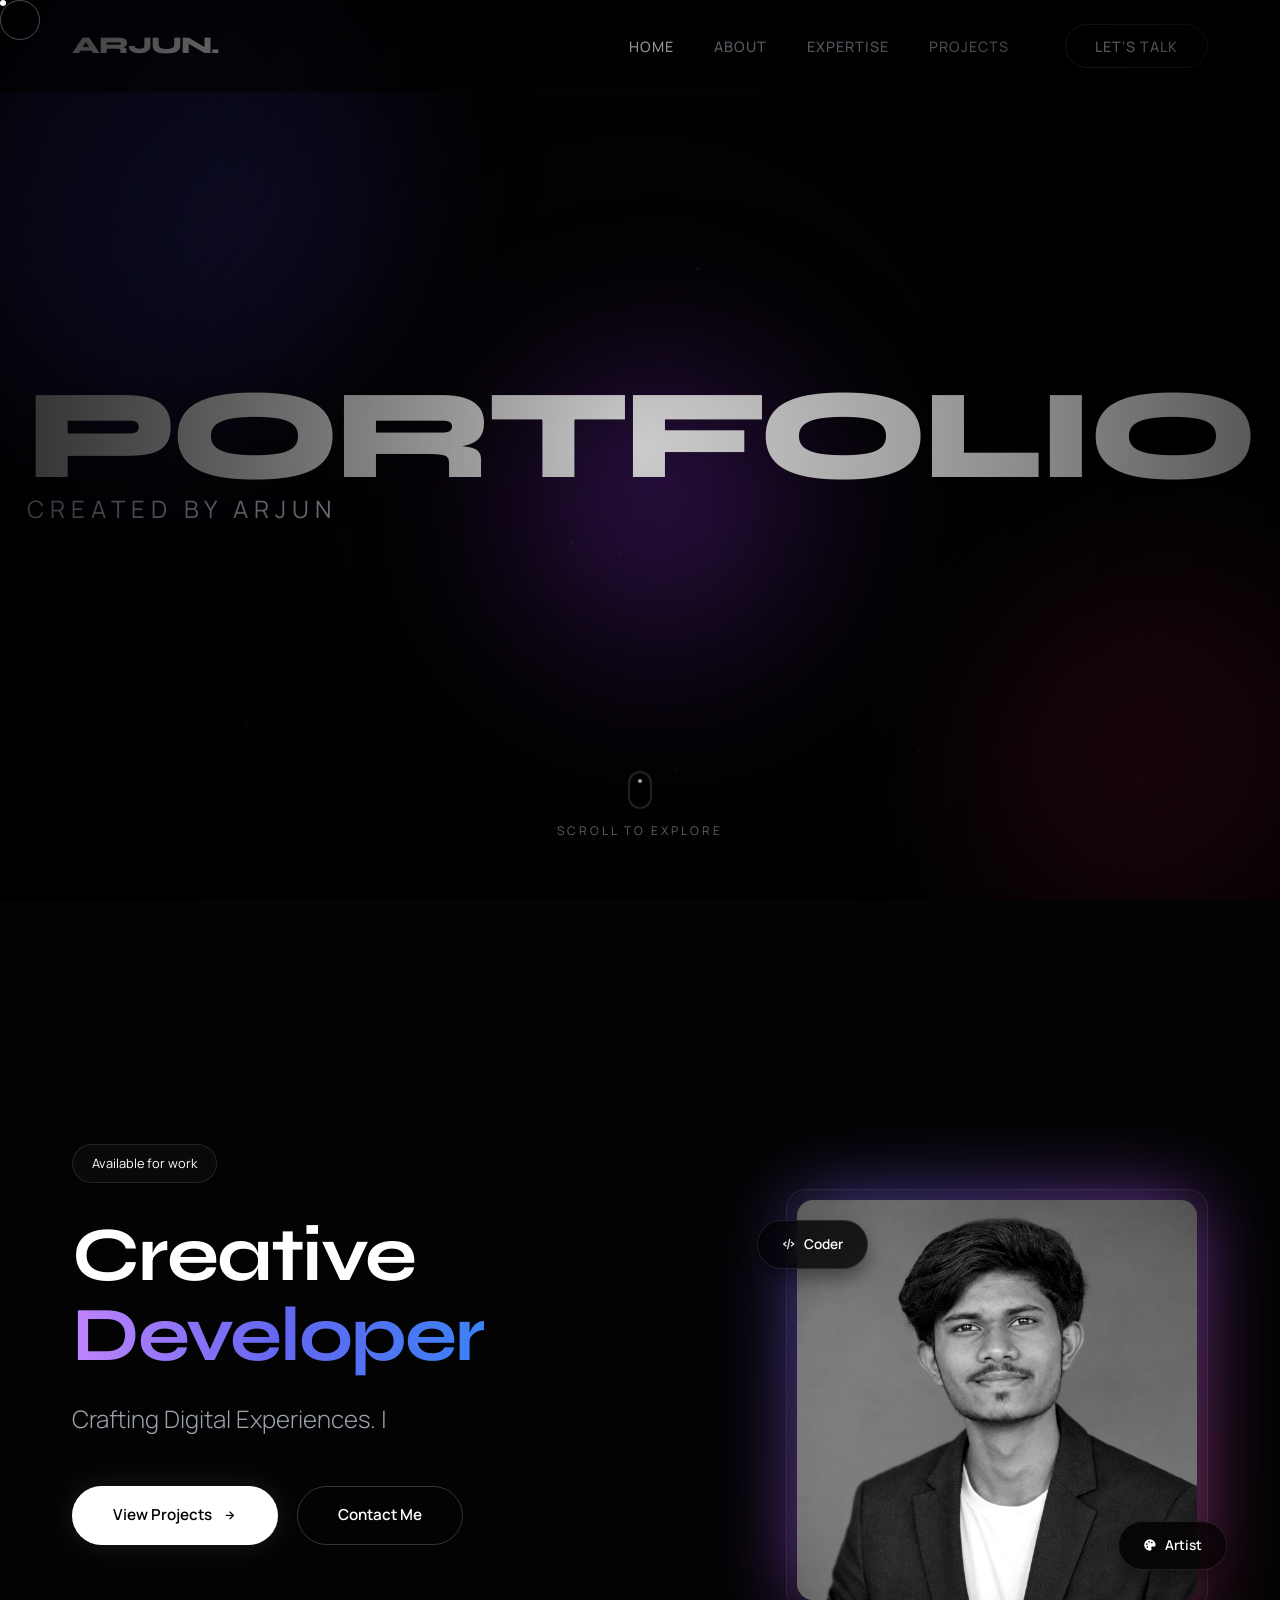
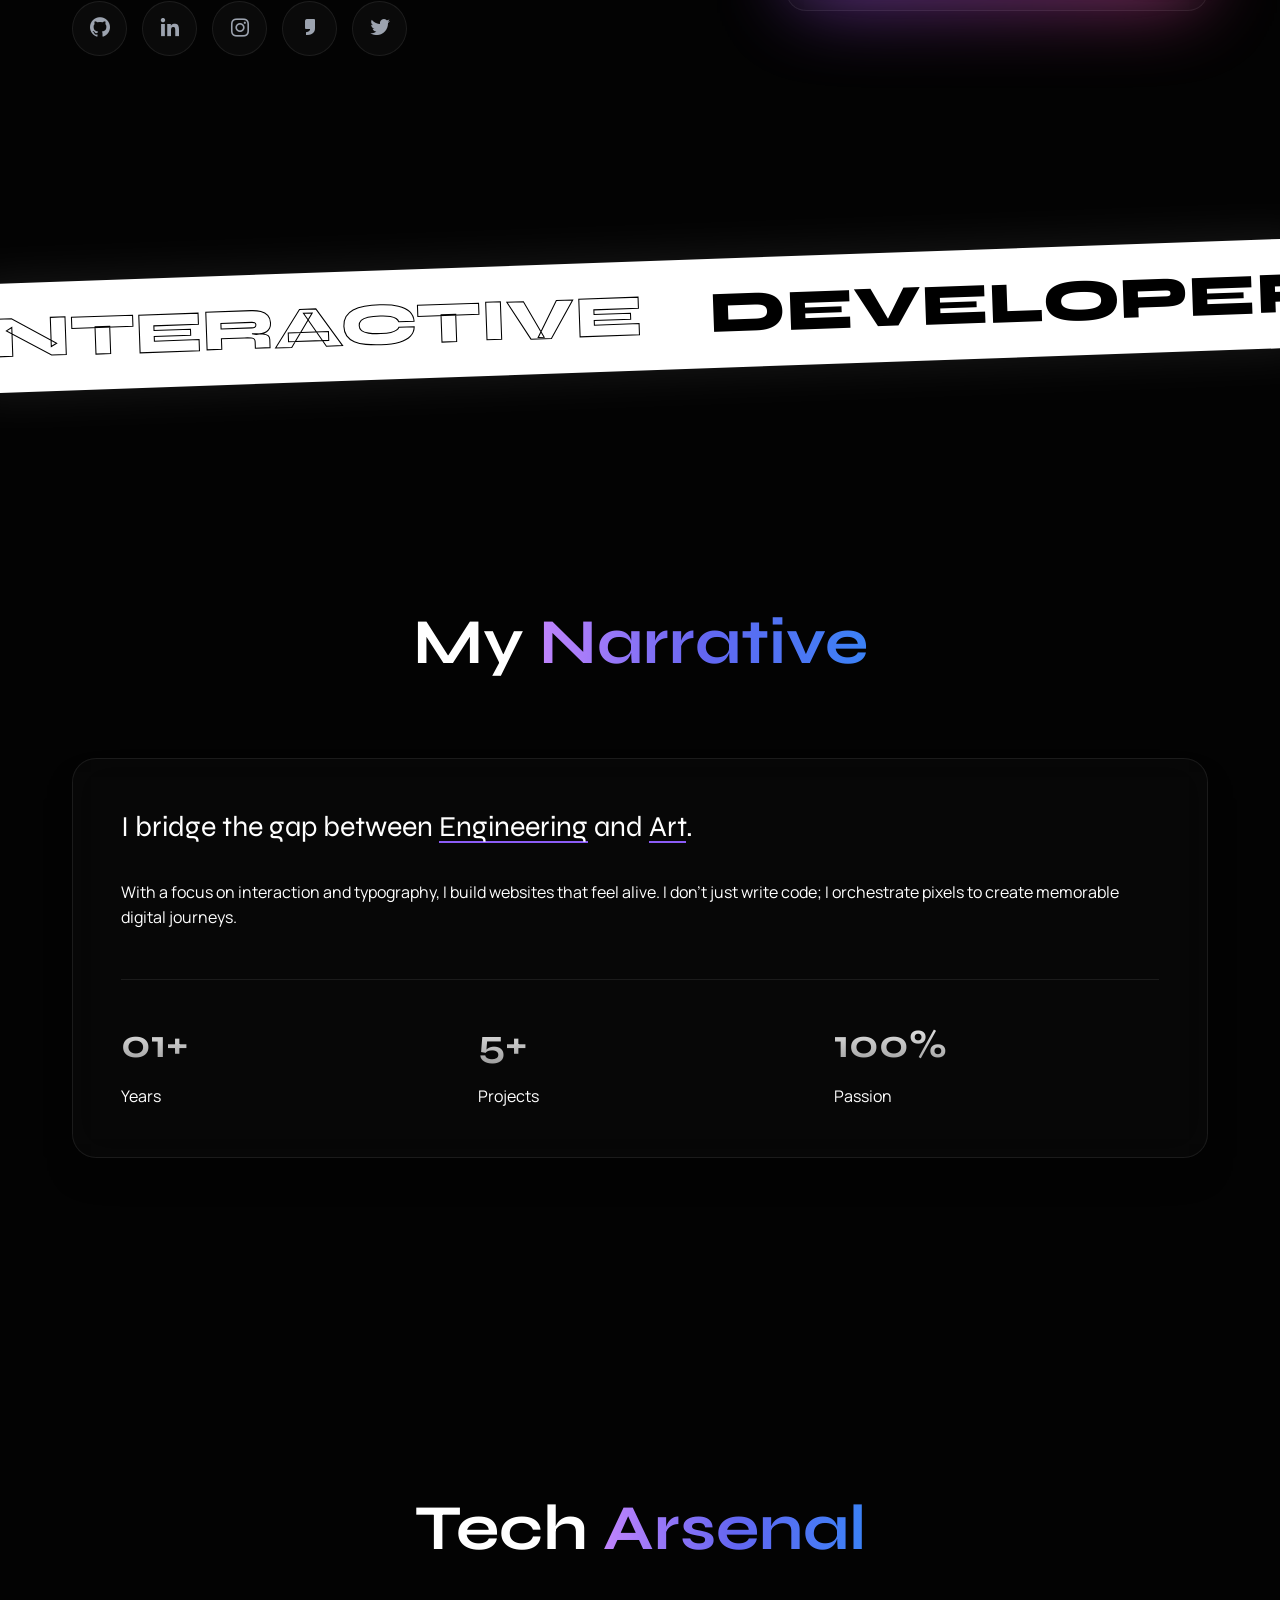
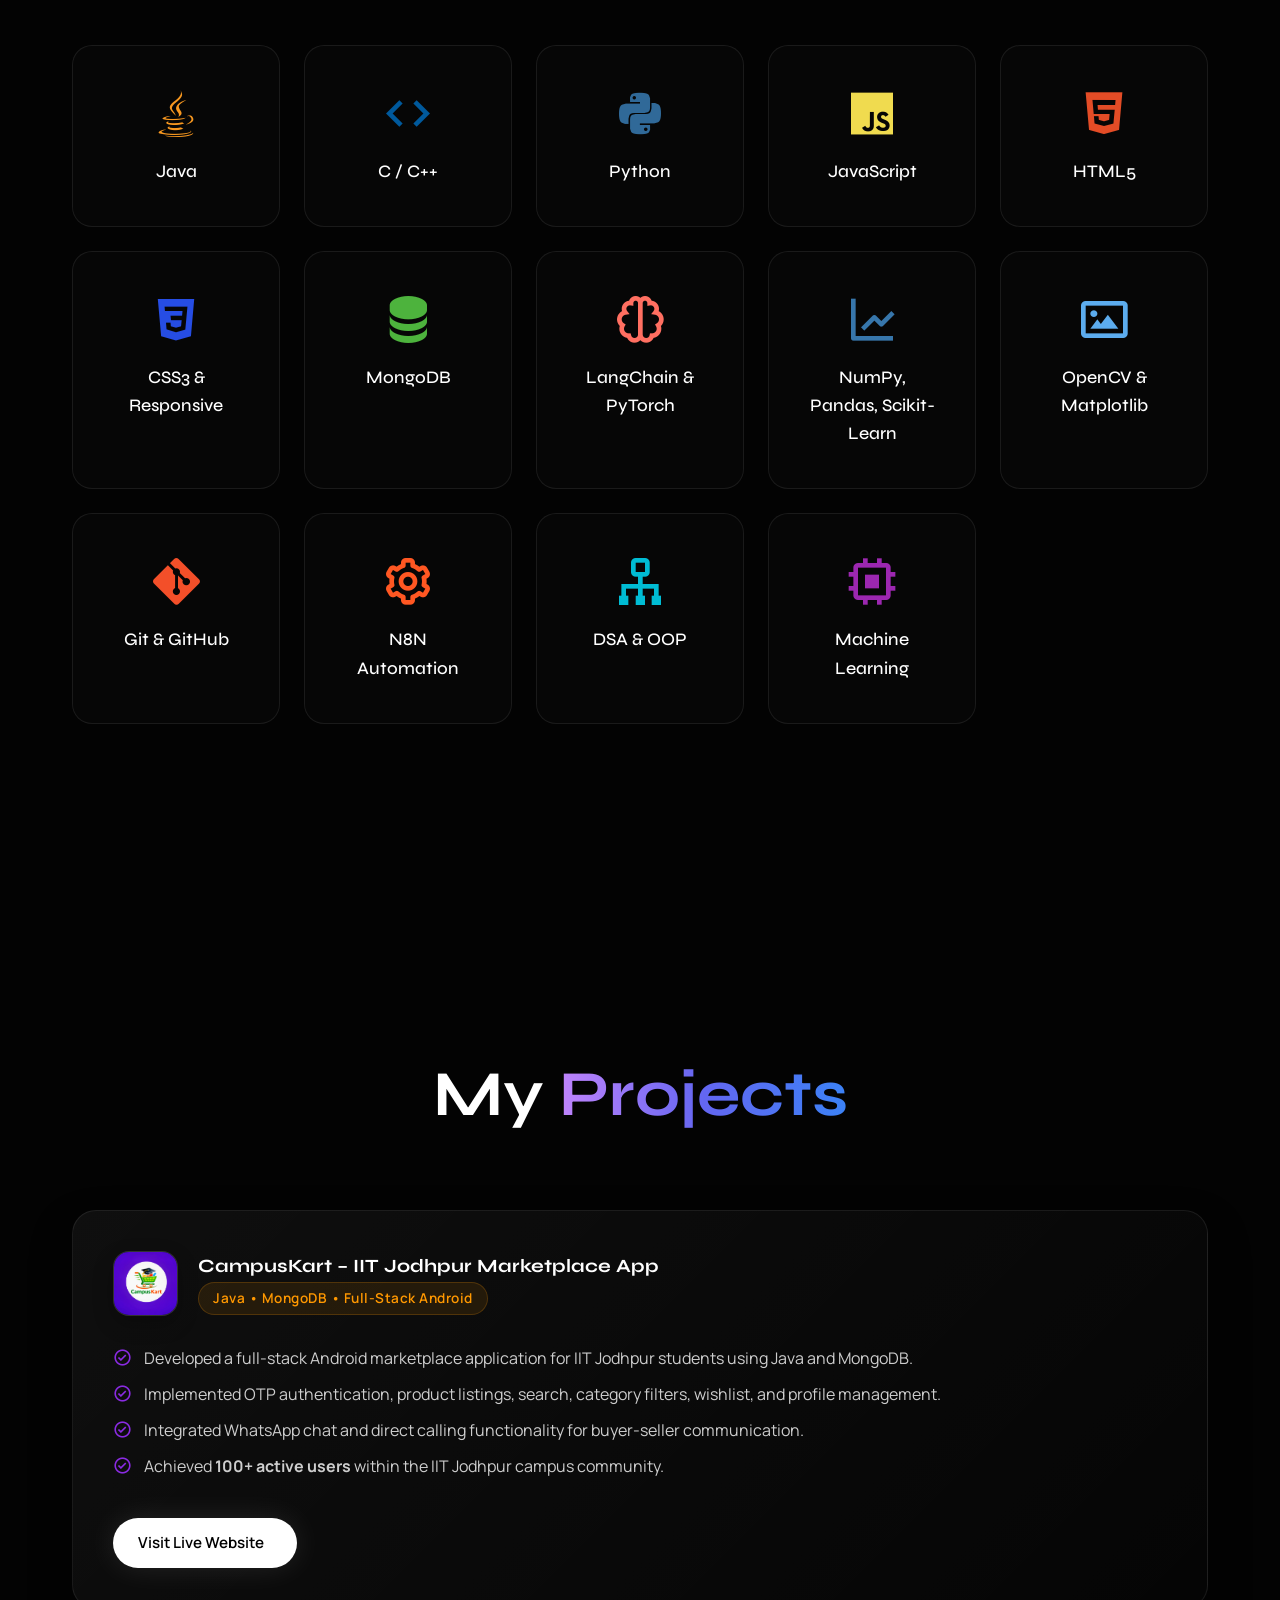
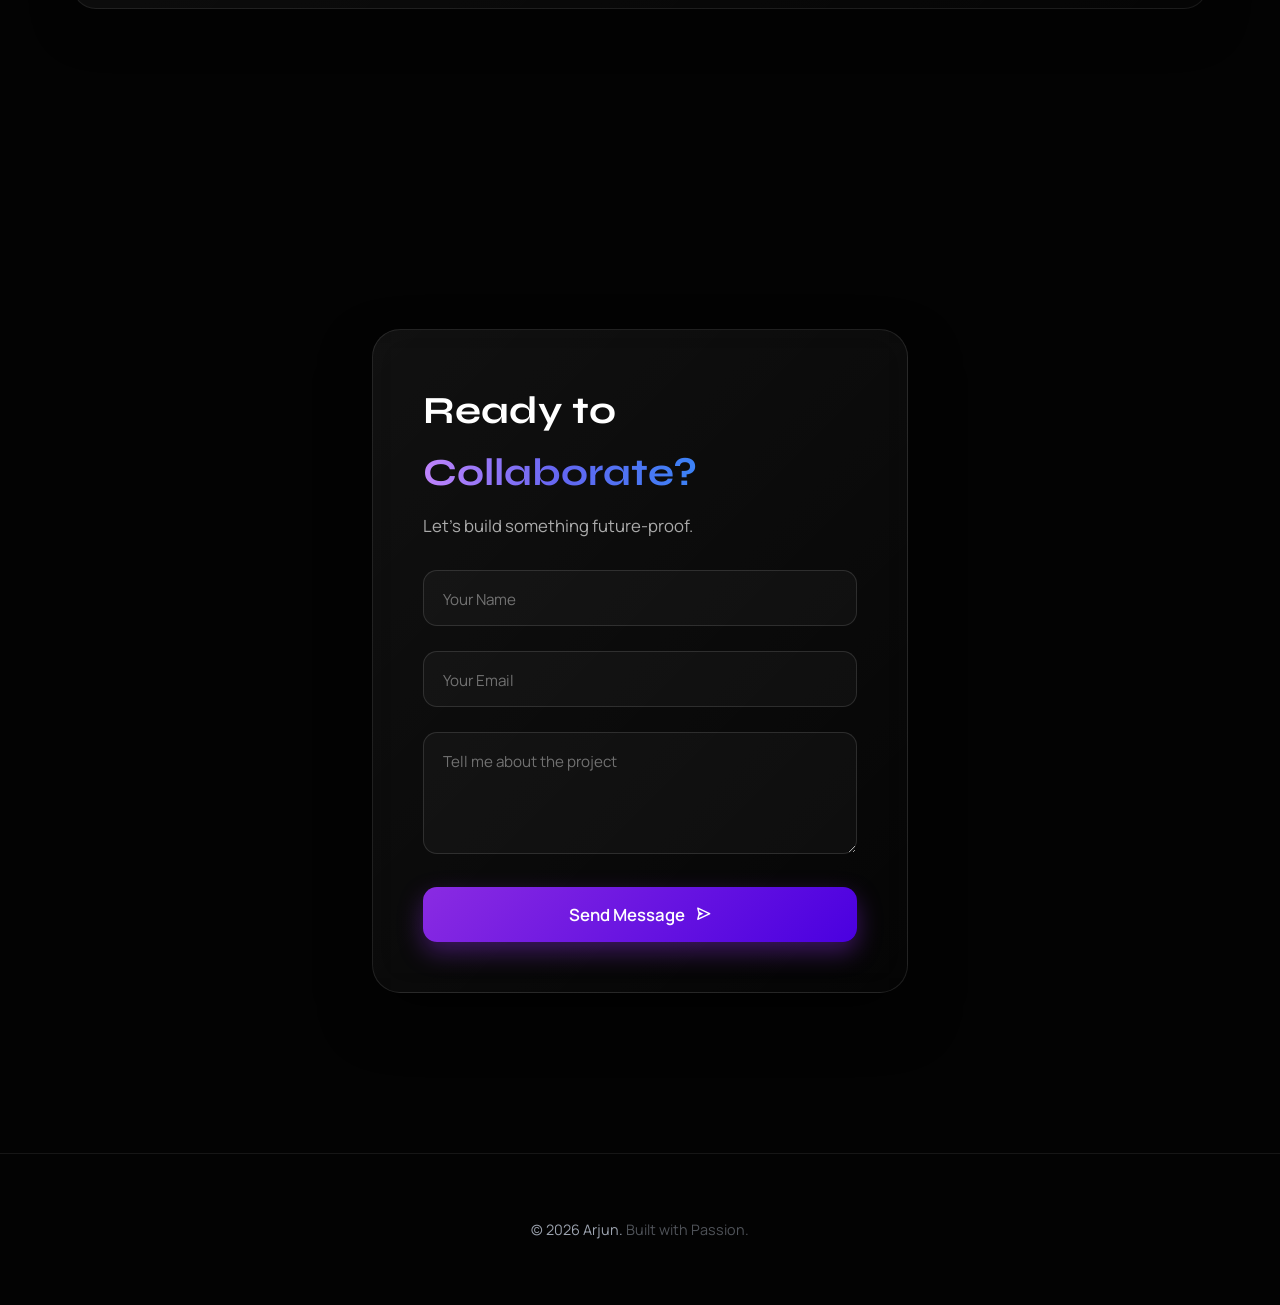
==== commit c787d0de: "Update profile picture and logo images" ====
--- a/MY SELF/index.html
+++ b/MY SELF/index.html
@@ -3,8 +3,8 @@
 <head>
     <meta charset="UTF-8">
 
-    <!-- MOBILE RESPONSIVE -->
-    <meta name="viewport" content="width=device-width, initial-scale=1.0">
+    <!-- MOBILE RESPONSIVE (Disables accidental double-tap zoom) -->
+    <meta name="viewport" content="width=device-width, initial-scale=1.0, maximum-scale=1.0, user-scalable=no">
 
     <title>Arjun | Creative Developer</title>
 
@@ -19,9 +19,23 @@
 
     <link href="https://fonts.googleapis.com/css2?family=Manrope:wght@300;400;500;600&family=Syne:wght@400;600;700;800&display=swap" rel="stylesheet">
 
-    <!-- PARTICLES & ENHANCED STYLING WITH MOBILE RESPONSIVENESS -->
+    <!-- PARTICLES & ENHANCED STYLING WITH STRICT MOBILE RESPONSIVENESS -->
     <style>
-        #particles-canvas{
+        /* Global Overflow & Horizontal Scroll Prevention */
+        html, body {
+            width: 100%;
+            max-width: 100vw;
+            overflow-x: hidden;
+            margin: 0;
+            padding: 0;
+            box-sizing: border-box;
+        }
+
+        *, *:before, *:after {
+            box-sizing: inherit;
+        }
+
+        #particles-canvas {
             position: fixed;
             top: 0;
             left: 0;
@@ -131,7 +145,7 @@
             flex-shrink: 0;
         }
 
-        /* Social Icons Flex Wrap Fix */
+        /* Social Icons Container Styling */
         .socials {
             display: flex;
             gap: 15px;
@@ -139,7 +153,7 @@
             align-items: center;
         }
 
-        /* Enhanced Gorgeous Contact Form Styling */
+        /* Enhanced Contact Form Styling */
         .contact-box {
             background: linear-gradient(135deg, rgba(255, 255, 255, 0.06), rgba(255, 255, 255, 0.01)) !important;
             border: 1px solid rgba(255, 255, 255, 0.1) !important;
@@ -179,7 +193,7 @@
             border-radius: 14px !important;
             padding: 16px 20px !important;
             color: #ffffff !important;
-            font-size: 1rem !important;
+            font-size: 16px !important; /* Prevents iOS auto-zoom on input tap */
             font-family: 'Manrope', sans-serif !important;
             outline: none;
             transition: all 0.3s ease;
@@ -235,10 +249,12 @@
             box-shadow: 0 15px 35px rgba(138, 43, 226, 0.6);
         }
 
-        /* --- MOBILE RESPONSIVE OPTIMIZATIONS --- */
+        /* --- MOBILE RESPONSIVE MEDIA QUERIES --- */
         @media screen and (max-width: 768px) {
             .container {
                 padding: 0 16px !important;
+                width: 100% !important;
+                max-width: 100vw !important;
             }
 
             .section {
@@ -252,20 +268,25 @@
                 display: flex;
                 flex-direction: column;
                 gap: 16px;
+                width: 100% !important;
             }
 
             .project-showcase-card {
-                padding: 20px !important;
+                grid-column: span 1 !important;
+                width: 100% !important;
+                padding: 20px 16px !important;
                 border-radius: 18px;
             }
 
             .project-title-area h3, 
             .project-header-flex h3 {
-                font-size: 1.3rem !important;
+                font-size: 1.25rem !important;
+                word-break: break-word;
             }
 
             .contact-box {
-                padding: 25px 18px !important;
+                width: 100% !important;
+                padding: 25px 16px !important;
                 border-radius: 20px !important;
             }
 
@@ -287,7 +308,7 @@
 
 <body>
 
-    <!-- NOISE -->
+    <!-- NOISE OVERLAY -->
     <div class="noise-overlay"></div>
     <div class="vignette"></div>
 
@@ -352,7 +373,7 @@
 
             </div>
 
-            <!-- TOGGLE -->
+            <!-- TOGGLE MENU -->
             <div class="toggle-menu" id="nav-toggle">
                 <i class='bx bx-menu-alt-right'></i>
             </div>
@@ -698,7 +719,6 @@
                         
                         <div class="project-header-flex">
                             <div class="project-logo-wrapper">
-                                <!-- Put your logo image file in the same folder and name it campuskart_logo.png -->
                                 <img src="campuskart_logo.png" alt="CampusKart Logo" class="project-logo" onerror="this.style.display='none'">
                             </div>
                             <div>
@@ -756,10 +776,10 @@
                     Let's build something future-proof.
                 </p>
 
-                <!-- FORM WITH WORKING ACCESS KEY -->
+                <!-- WEB3FORMS CONTACT FORM -->
                 <form class="contact-form" action="https://api.web3forms.com/submit" method="POST">
 
-                    <!-- Direct access key placement -->
+                    <!-- Hardcoded Access Key -->
                     <input type="hidden" name="access_key" value="8fff0577-6ada-44e5-bc73-98fe61f6dafd">
 
                     <div class="input-group">
@@ -777,7 +797,7 @@
                         <label>Tell me about the project</label>
                     </div>
 
-                    <!-- Spam protection honey pot -->
+                    <!-- Honeypot Spam Protection -->
                     <input type="checkbox" name="botcheck" class="hidden" style="display: none;">
 
                     <button type="submit" class="btn primary magnetic">
@@ -806,9 +826,8 @@
     <!-- SCRIPT -->
     <script src="script.js"></script>
 
-    <!-- MOBILE MENU -->
+    <!-- MOBILE MENU JS -->
     <script>
-
         const navMenu = document.getElementById('nav-menu');
         const navToggle = document.getElementById('nav-toggle');
         const navClose = document.getElementById('nav-close');
@@ -830,7 +849,6 @@
                 navMenu.classList.remove('show');
             });
         });
-
     </script>
 
 </body>
